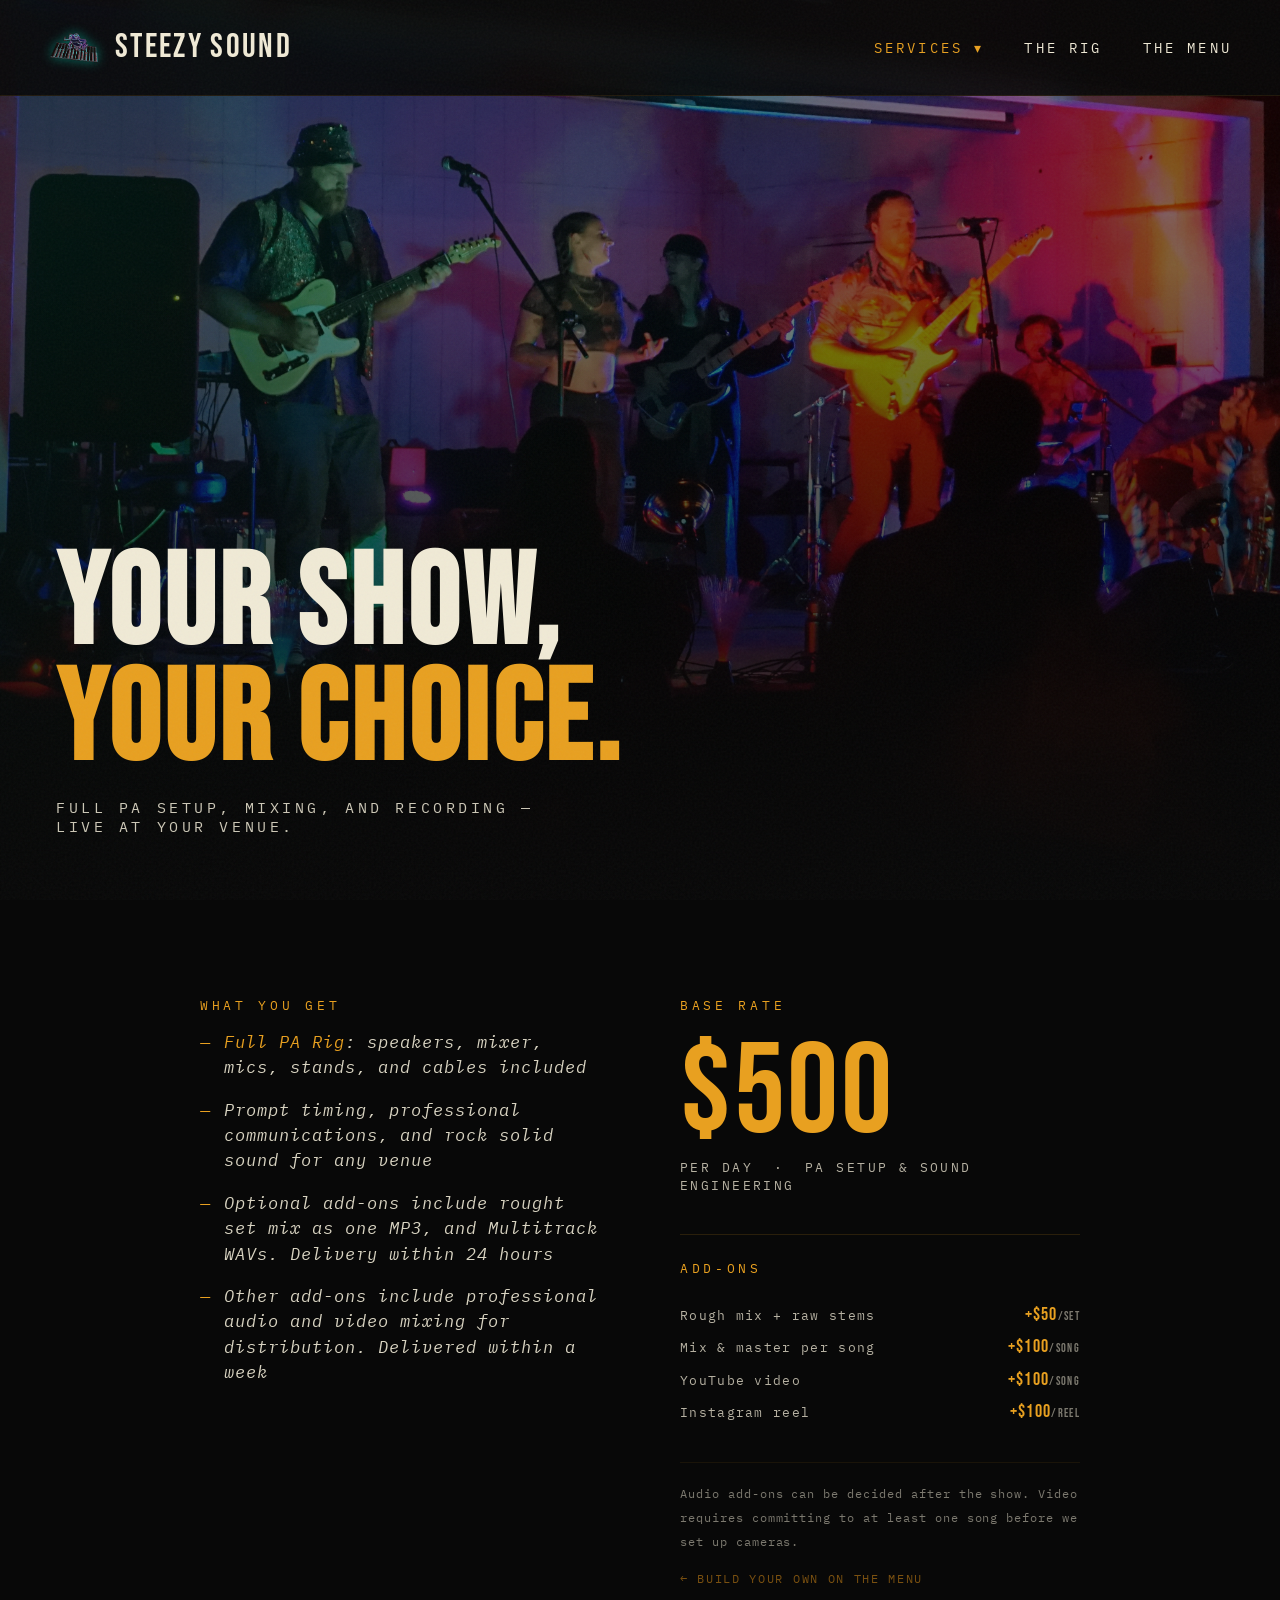
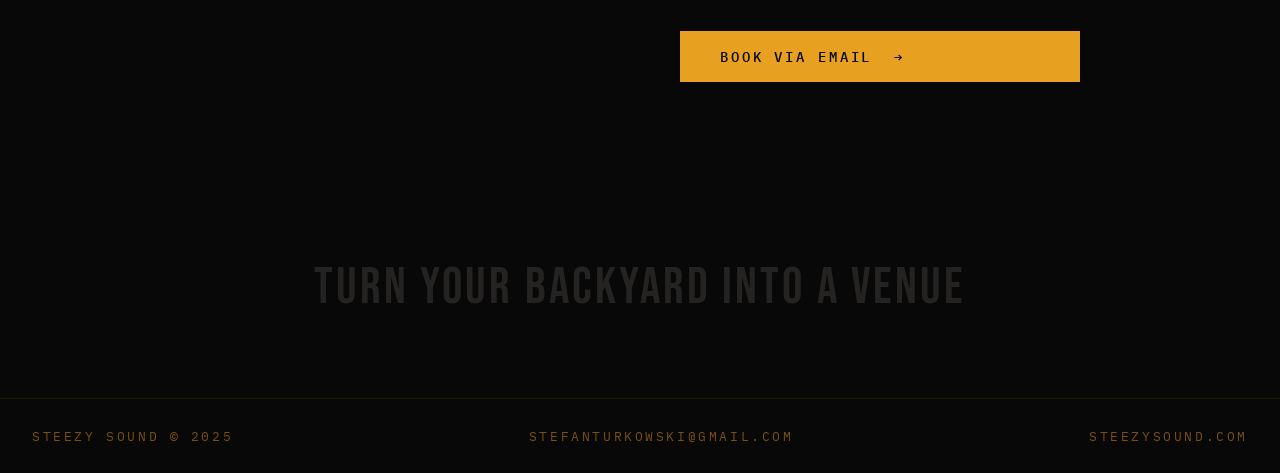
==== live-recording.html @ 4b957ff1 "Mobile: shift texture band image up (10% vs 38%), remove homepage audio Co-Authored-By: Claude Sonne" ====
<!DOCTYPE html>
<html lang="en">
<head>
  <meta charset="UTF-8" />
  <meta name="viewport" content="width=device-width, initial-scale=1.0" />
  <title>Live Shows — Steezy Sound</title>
  <link rel="stylesheet" href="style.css" />
  <style>
    /* ─── HERO ─────────────────────────────────────────── */
    .service-hero {
      position: relative;
      height: 100vh;
      display: flex;
      flex-direction: column;
      align-items: flex-start;
      justify-content: flex-end;
      padding: 5rem 3.5rem 4rem;
      overflow: hidden;
    }

    .service-hero-bg {
      position: absolute; inset: 0;
      background: url('media/live_shows.jpg') center top / cover no-repeat;
      filter: brightness(0.5);
      z-index: 0;
    }

    /* Teal/green tint matching the stage light in the photo */
    .service-hero::before {
      content: '';
      position: absolute; inset: 0; z-index: 1;
      background: linear-gradient(135deg, rgba(0,200,160,0.12) 0%, transparent 60%);
    }

    /* Bottom-up gradient so text sits on solid dark */
    .service-hero::after {
      content: '';
      position: absolute; bottom: 0; left: 0; right: 0; height: 70%;
      background: linear-gradient(to top, rgba(8,8,8,0.95), transparent);
      z-index: 2;
    }

    .hero-inner {
      position: relative; z-index: 3;
    }

    .hero-num {
      font-size: 0.9rem; letter-spacing: 0.28em;
      color: var(--cyan); margin-bottom: 0.6rem;
      display: flex; align-items: center; gap: 0.8rem;
    }

    .hero-num::after {
      content: '';
      display: block; width: 60px; height: 1px;
      background: var(--cyan); opacity: 0.4;
    }

    .service-title {
      font-family: 'Bebas Neue', sans-serif;
      font-size: clamp(4rem, 10vw, 9rem);
      line-height: 0.9; letter-spacing: 0.03em;
      color: var(--cream); margin-bottom: 1.2rem;
    }

    .service-title span { color: var(--amber); }

    .service-subtitle {
      font-size: 0.93rem; letter-spacing: 0.24em; text-transform: uppercase;
      color: rgba(240,234,214,0.85); max-width: 500px;
    }

    /* ─── BODY ──────────────────────────────────────────── */
    .service-body {
      display: grid;
      grid-template-columns: 1fr 1fr;
      gap: 5rem;
      max-width: 960px;
      margin: 0 auto;
      padding: 6rem 2.5rem;
    }

    .benefits {
      list-style: none;
      display: flex;
      flex-direction: column;
      gap: 1.1rem;
    }

    .benefits li {
      display: flex;
      align-items: flex-start;
      gap: 0.8rem;
      font-size: 1.05rem;
      letter-spacing: 0.06em;
      line-height: 1.5;
      color: rgba(240,234,214,0.9);
      font-style: italic;
    }

    .benefits li::before {
      content: '—';
      color: var(--amber);
      flex-shrink: 0;
      margin-top: 0.05em;
    }

    /* Right column */
    .price-col {
      display: flex;
      flex-direction: column;
      gap: 2.5rem;
    }

    .price-figure {
      font-family: 'Bebas Neue', sans-serif;
      font-size: clamp(5rem, 10vw, 9rem);
      line-height: 1;
      color: var(--amber);
      letter-spacing: 0.02em;
    }

    .price-note {
      font-size: 0.84rem; letter-spacing: 0.18em; text-transform: uppercase;
      color: rgba(240,234,214,0.75); margin-top: 0;
    }

    .addons {
      display: flex; flex-direction: column; gap: 0.7rem;
      border-top: 1px solid rgba(232,160,32,0.15);
      padding-top: 1.5rem;
    }

    .addon-row {
      display: flex; justify-content: space-between; align-items: baseline;
      font-size: 0.82rem; letter-spacing: 0.1em;
      color: rgba(240,234,214,0.75);
    }

    .addon-price { color: var(--amber); font-family: 'Bebas Neue', sans-serif; font-size: 1.1rem; }

    .price-examples {
      font-size: 0.75rem; letter-spacing: 0.08em; line-height: 2;
      color: rgba(240,234,214,0.4);
      border-top: 1px solid rgba(232,160,32,0.08);
      padding-top: 1.2rem;
    }

    .example-line { display: block; }
    .example-total { color: rgba(232,160,32,0.6); }

    /* ─── TEXTURE SECTION ───────────────────────────────── */
    .texture-band {
      position: relative;
      height: 220px;
      overflow: hidden;
    }

    .texture-band-bg {
      position: absolute; inset: 0;
      background: url('media/bottom.jpg') center/cover no-repeat;
      filter: brightness(0.45);
    }

    .texture-band-text {
      position: relative; z-index: 1;
      height: 100%;
      display: flex;
      align-items: center;
      justify-content: center;
    }

    .texture-band-text blockquote {
      font-family: 'Bebas Neue', sans-serif;
      font-size: clamp(1.8rem, 4vw, 3.5rem);
      letter-spacing: 0.06em;
      color: rgba(240,234,214,0.12);
      text-align: center;
      text-transform: uppercase;
    }

    /* ─── MOBILE ────────────────────────────────────────── */
    @media (max-width: 640px) {
      .service-hero { padding: 5rem 1.5rem 3rem; }
      .service-body  { grid-template-columns: 1fr; gap: 3rem; padding: 4rem 1.5rem; }
    }
  </style>
</head>
<body>

  <!-- NAV -->
  <nav class="nav">
    <a href="index.html" class="nav-brand">
      <img src="media/logo.png" alt="Steezy Sound" class="nav-frog" />
      <span class="nav-wordmark">Steezy Sound</span>
    </a>
    <div class="nav-links">
      <div class="nav-dropdown">
        <button class="nav-link active" aria-haspopup="true" aria-expanded="false">Services ▾</button>
        <div class="dropdown-menu">
          <a href="live-recording.html" class="dropdown-item" style="color:var(--amber)">Live Shows</a>
          <a href="studio.html" class="dropdown-item">Studio Recording</a>
          <a href="promo-video.html" class="dropdown-item">Promo Videos</a>
        </div>
      </div>
      <a href="rig.html" class="nav-link">The Rig</a>
      <a href="menu.html" class="nav-link">The Menu</a>
    </div>
  </nav>

  <!-- HERO -->
  <section class="service-hero">
    <div class="service-hero-bg"></div>
    <div class="hero-inner">
      <h1 class="service-title">Your Show,<br><span>Your Choice.</span></h1>
      <p class="service-subtitle">Full PA setup, mixing, and recording — live at your venue.</p>
    </div>
  </section>

  <!-- BODY -->
  <div class="service-body">
    <!-- LEFT: What you get -->
    <div>
      <span class="section-label">What you get</span>
      <ul class="benefits">
        <li><span><a href="rig.html" style="color:var(--amber);text-decoration:none;">Full PA Rig</a>: speakers, mixer,  mics, stands, and cables included</span></li>
        <li>Prompt timing, professional communications, and rock solid sound for any venue</li>
        <li>Optional add-ons include rought set mix as one MP3, and Multitrack WAVs. Delivery within 24 hours</li>
        <li>Other add-ons include professional audio and video mixing for distribution. Delivered within a week</li>
      </ul>
    </div>

    <!-- RIGHT: Price + CTA -->
    <div class="price-col">
      <div>
        <span class="section-label">Base rate</span>
        <p class="price-figure">$500</p>
        <p class="price-note">Per day &nbsp;·&nbsp; PA setup &amp; sound engineering</p>
      </div>

      <div class="addons">
        <span class="section-label">Add-ons</span>
        <div class="addon-row">
          <span>Rough mix + raw stems</span>
          <span class="addon-price">+$50<span style="font-family:inherit;font-size:0.75rem;color:rgba(240,234,214,0.5)">/set</span></span>
        </div>
        <div class="addon-row">
          <span>Mix &amp; master per song</span>
          <span class="addon-price">+$100<span style="font-family:inherit;font-size:0.75rem;color:rgba(240,234,214,0.5)">/song</span></span>
        </div>
        <div class="addon-row">
          <span>YouTube video</span>
          <span class="addon-price">+$100<span style="font-family:inherit;font-size:0.75rem;color:rgba(240,234,214,0.5)">/song</span></span>
        </div>
        <div class="addon-row">
          <span>Instagram reel</span>
          <span class="addon-price">+$100<span style="font-family:inherit;font-size:0.75rem;color:rgba(240,234,214,0.5)">/reel</span></span>
        </div>
      </div>

      <div class="price-examples">
        <span class="example-line" style="color:rgba(240,234,214,0.5)">Audio add-ons can be decided after the show. Video requires committing to at least one song before we set up cameras.</span>
        <a href="menu.html" style="display:block;margin-top:0.8rem;font-size:0.75rem;letter-spacing:0.14em;text-transform:uppercase;color:var(--amber-dim);text-decoration:none;">
          ← Build your own on The Menu
        </a>
      </div>

      <!-- REPLACE: update email address -->
      <a href="mailto:stefanturkowski@gmail.com?subject=Live Shows Inquiry" class="btn-book">
        Book via email &nbsp;→
      </a>
    </div>
  </div>

  <!-- TEXTURE BAND -->
  <div class="texture-band">
    <div class="texture-band-bg"></div>
    <div class="texture-band-text">
      <blockquote>Turn your backyard into a venue</blockquote>
    </div>
  </div>

  <!-- FOOTER -->
  <footer class="site-footer">
    <span>Steezy Sound &copy; 2025</span>
    <a href="mailto:stefanturkowski@gmail.com">stefanturkowski@gmail.com</a>
    <span>steezysound.com</span>
  </footer>

  <script>
    document.querySelectorAll('.nav-dropdown').forEach(dd => {
      dd.querySelector('button')?.addEventListener('click', e => {
        e.stopPropagation();
        const open = dd.classList.toggle('open');
        dd.querySelector('button').setAttribute('aria-expanded', open);
      });
    });
    document.addEventListener('click', () => {
      document.querySelectorAll('.nav-dropdown').forEach(dd => {
        dd.classList.remove('open');
        dd.querySelector('button')?.setAttribute('aria-expanded', 'false');
      });
    });

    // Parallax
    (function() {
      const update = () => {
        document.querySelectorAll('.service-hero-bg').forEach(bg => {
          bg.style.backgroundPositionY = `calc(50% + ${window.scrollY * 0.35}px)`;
        });
        document.querySelectorAll('.texture-band-bg').forEach(bg => {
          const r = bg.parentElement.getBoundingClientRect();
          const offset = (r.top + r.height / 2 - window.innerHeight / 2) * 0.35;
          const baseY = window.innerWidth <= 800 ? '10%' : '38%';
          bg.style.backgroundPositionY = `calc(${baseY} + ${offset}px)`;
        });
      };
      window.addEventListener('scroll', update, { passive: true });
      update();
    })();
  </script>
</body>
</html>
---- style.css ----
@import url('https://fonts.googleapis.com/css2?family=Bebas+Neue&family=IBM+Plex+Mono:ital,wght@0,300;0,400;0,500;1,300&display=swap');

:root {
  --black: #080808;
  --cream: #f0ead6;
  --amber: #e8a020;
  --amber-dim: #7a5010;
  --cyan: #00f0d0;
}

*, *::before, *::after { margin: 0; padding: 0; box-sizing: border-box; }

html { scroll-behavior: smooth; }

body {
  background: var(--black);
  color: var(--cream);
  font-family: 'IBM Plex Mono', monospace;
  min-height: 100vh;
  overflow-x: hidden;
  animation: page-in 0.35s ease;
}

@keyframes page-in {
  from { opacity: 0; }
  to   { opacity: 1; }
}

/* Film grain */
body::after {
  content: '';
  position: fixed;
  inset: 0;
  background-image: url("data:image/svg+xml,%3Csvg viewBox='0 0 512 512' xmlns='http://www.w3.org/2000/svg'%3E%3Cfilter id='noise'%3E%3CfeTurbulence type='fractalNoise' baseFrequency='0.75' numOctaves='4' stitchTiles='stitch'/%3E%3C/filter%3E%3Crect width='100%25' height='100%25' filter='url(%23noise)'/%3E%3C/svg%3E");
  opacity: 0.04;
  pointer-events: none;
  z-index: 9999;
}

/* ─── NAV ─────────────────────────────────────────────── */

.nav {
  position: fixed; top: 0; left: 0; right: 0; z-index: 500;
  display: flex; align-items: center; justify-content: space-between;
  padding: 1.275rem 3rem;
  background: rgba(8,8,8,0.9);
  backdrop-filter: blur(14px);
  -webkit-backdrop-filter: blur(14px);
  border-bottom: 1px solid rgba(232,160,32,0.1);
}

.nav-brand {
  display: flex; align-items: center; gap: 0.8rem;
  text-decoration: none; color: inherit;
}

.nav-frog {
  width: 54px; height: 54px; object-fit: contain;
  animation: frog-nav 2.8s ease-in-out infinite;
  filter: drop-shadow(0 0 6px rgba(0,240,208,0.4));
}

@keyframes frog-nav {
  0%, 100% { transform: translateY(0) rotate(-4deg); }
  50%       { transform: translateY(-5px) rotate(3deg); }
}

.nav-wordmark {
  font-family: 'Bebas Neue', sans-serif;
  font-size: 2.1rem; letter-spacing: 0.07em; color: var(--cream);
}

.nav-links { display: flex; align-items: center; gap: 2.5rem; }

.nav-link {
  font-size: 0.9rem; letter-spacing: 0.22em; text-transform: uppercase;
  color: var(--cream); text-decoration: none; background: none; border: none;
  font-family: inherit; cursor: pointer; padding: 0;
  transition: color 0.2s; display: flex; align-items: center; gap: 0.3em;
}
.nav-link:hover, .nav-link.active { color: var(--amber); }

.nav-dropdown { position: relative; }

.dropdown-menu {
  position: absolute; top: calc(100% + 1rem); right: 0;
  background: rgba(8,8,8,0.98);
  border: 1px solid rgba(232,160,32,0.18);
  min-width: 200px;
  opacity: 0; visibility: hidden; transform: translateY(-4px);
  transition: opacity 0.16s, transform 0.16s, visibility 0.16s;
}
.nav-dropdown:hover .dropdown-menu,
.nav-dropdown.open  .dropdown-menu {
  opacity: 1; visibility: visible; transform: translateY(0);
}

.dropdown-item {
  display: block; padding: 1.2rem 1.8rem;
  font-size: 0.87rem; letter-spacing: 0.2em; text-transform: uppercase;
  color: var(--cream); text-decoration: none;
  border-bottom: 1px solid rgba(232,160,32,0.06);
  transition: background 0.15s, color 0.15s;
}
.dropdown-item:last-child { border-bottom: none; }
.dropdown-item:hover { background: rgba(232,160,32,0.07); color: var(--amber); }

/* ─── FOOTER ───────────────────────────────────────────── */

.site-footer {
  border-top: 1px solid rgba(232,160,32,0.1);
  padding: 1.8rem 2rem;
  display: flex; justify-content: space-between; align-items: center;
  gap: 1rem; flex-wrap: wrap;
  font-size: 0.81rem; letter-spacing: 0.2em; text-transform: uppercase;
  color: var(--amber-dim);
}
.site-footer a { color: inherit; text-decoration: none; transition: color 0.2s; }
.site-footer a:hover { color: var(--amber); }

/* ─── PLAY HINT ────────────────────────────────────────── */

.play-hint {
  position: fixed; bottom: 1.5rem; left: 1.5rem; z-index: 400;
  display: none; align-items: center; gap: 0.5rem;
  padding: 0.6rem 1.1rem;
  background: rgba(8,8,8,0.95);
  border: 1px solid var(--amber-dim);
  font-size: 0.57rem; letter-spacing: 0.18em; text-transform: uppercase;
  color: var(--amber-dim); cursor: pointer;
  transition: color 0.2s, border-color 0.2s;
  font-family: 'IBM Plex Mono', monospace;
}
.play-hint:hover { color: var(--amber); border-color: var(--amber); }

/* ─── SHARED ELEMENTS ──────────────────────────────────── */

.section-label {
  font-size: 0.825rem; letter-spacing: 0.28em; text-transform: uppercase;
  color: var(--amber); display: block; margin-bottom: 1rem;
}

.btn-book {
  display: inline-flex; align-items: center; gap: 0.8rem;
  padding: 1rem 2.5rem; background: var(--amber);
  color: var(--black); font-family: 'IBM Plex Mono', monospace;
  font-size: 0.9rem; font-weight: 500; letter-spacing: 0.2em;
  text-transform: uppercase; text-decoration: none;
  transition: background 0.2s, transform 0.15s;
}
.btn-book:hover { background: var(--cream); transform: translateX(4px); }

/* ─── MOBILE ────────────────────────────────────────────── */

@media (max-width: 640px) {
  .nav { padding: 0.9rem 1.5rem; }
  .nav-wordmark { font-size: 1.5rem; }
  .nav-frog { width: 40px; height: 40px; }
  .nav-links { gap: 1.5rem; }
  .nav-link { font-size: 0.75rem; }
  .site-footer { flex-direction: column; gap: 0.4rem; }
}
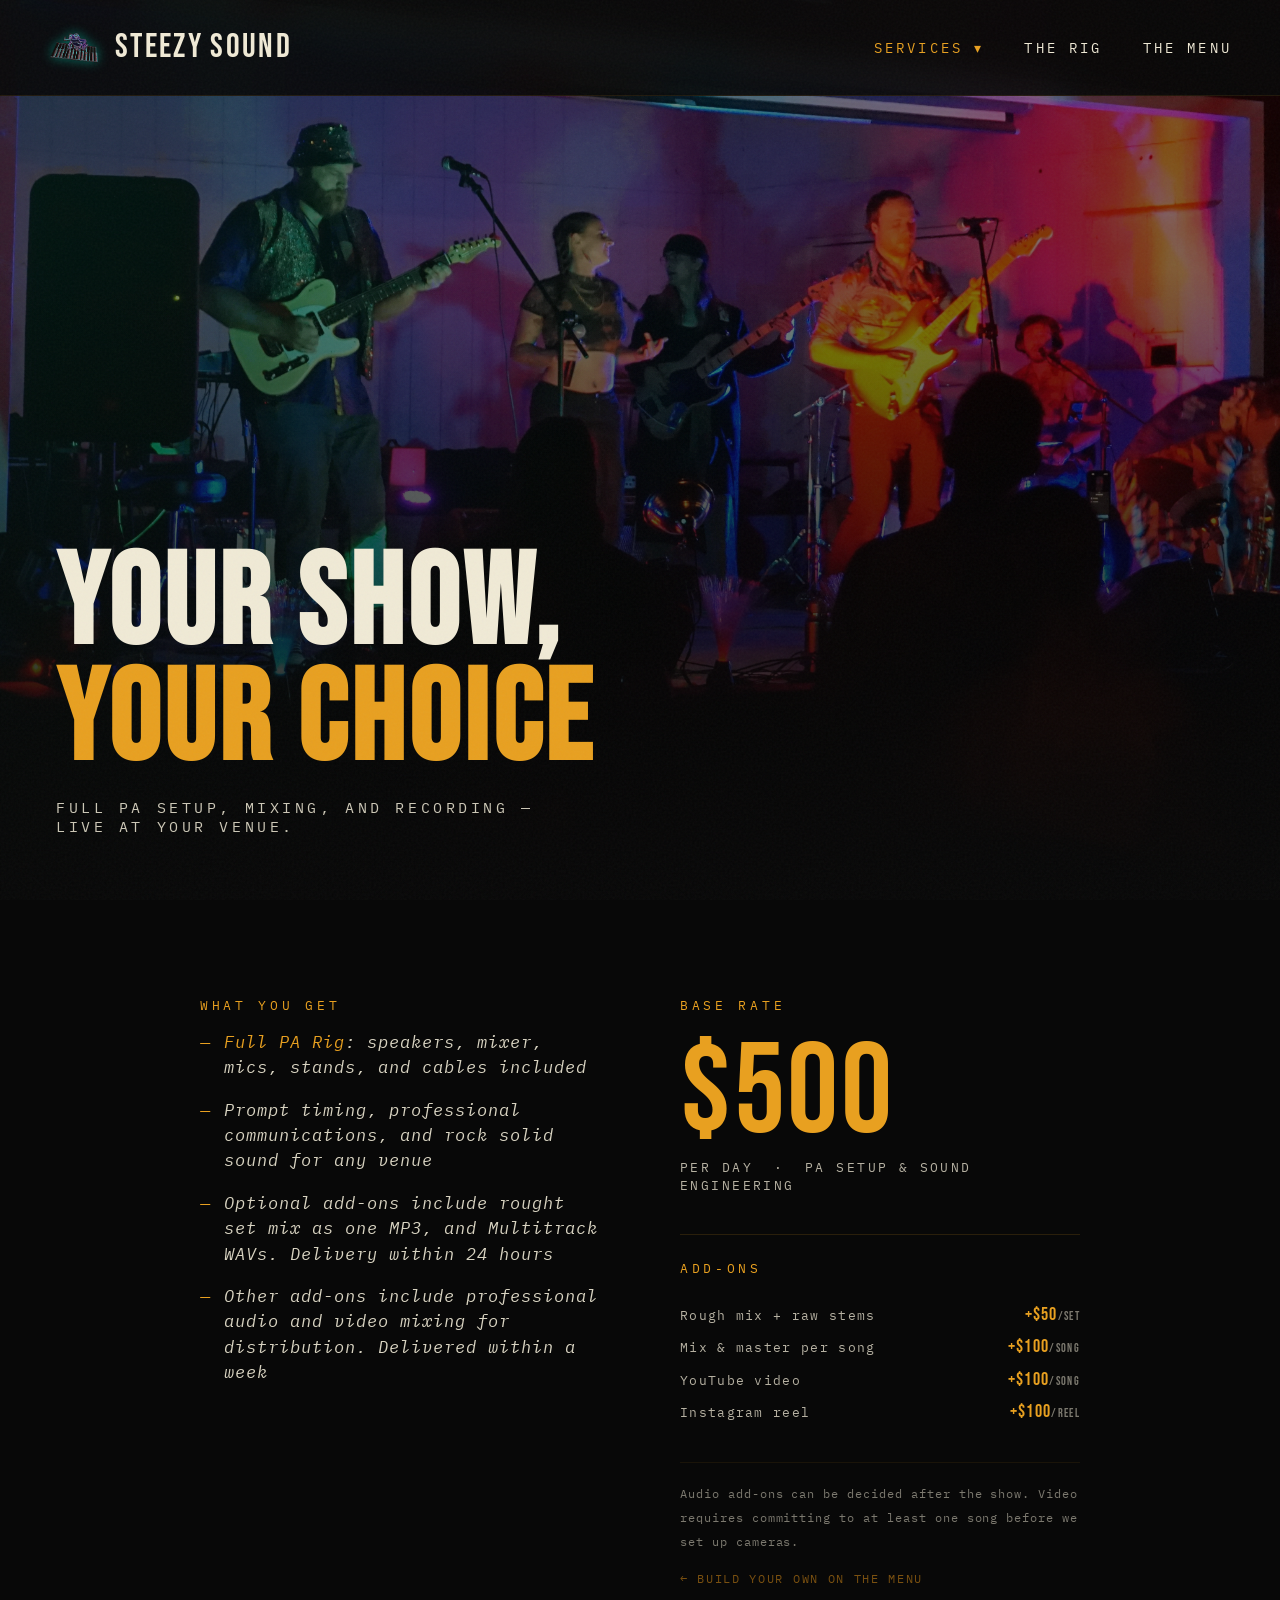
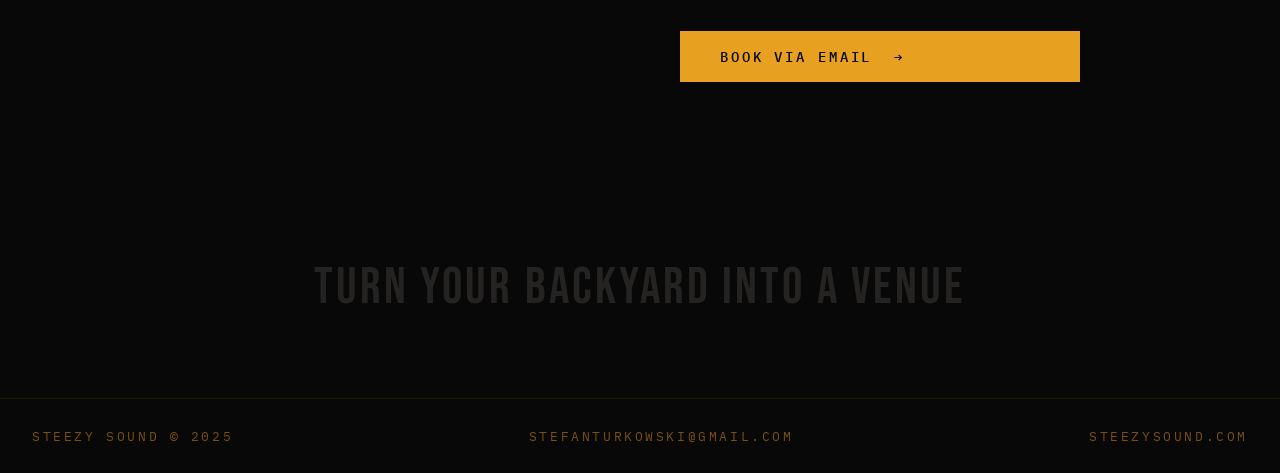
==== commit 969c8de0: "menu: amber span on Menu title; pull in user edits to other pages Co-Authored-By: Claude Sonnet 4.6 " ====
--- a/live-recording.html
+++ b/live-recording.html
@@ -212,7 +212,7 @@
   <section class="service-hero">
     <div class="service-hero-bg"></div>
     <div class="hero-inner">
-      <h1 class="service-title">Your Show,<br><span>Your Choice.</span></h1>
+      <h1 class="service-title">Your Show,<br><span>Your Choice</span></h1>
       <p class="service-subtitle">Full PA setup, mixing, and recording — live at your venue.</p>
     </div>
   </section>
@@ -311,7 +311,7 @@
         document.querySelectorAll('.texture-band-bg').forEach(bg => {
           const r = bg.parentElement.getBoundingClientRect();
           const offset = (r.top + r.height / 2 - window.innerHeight / 2) * 0.35;
-          const baseY = window.innerWidth <= 800 ? '10%' : '38%';
+          const baseY = window.innerWidth <= 800 ? '0%' : '38%';
           bg.style.backgroundPositionY = `calc(${baseY} + ${offset}px)`;
         });
       };
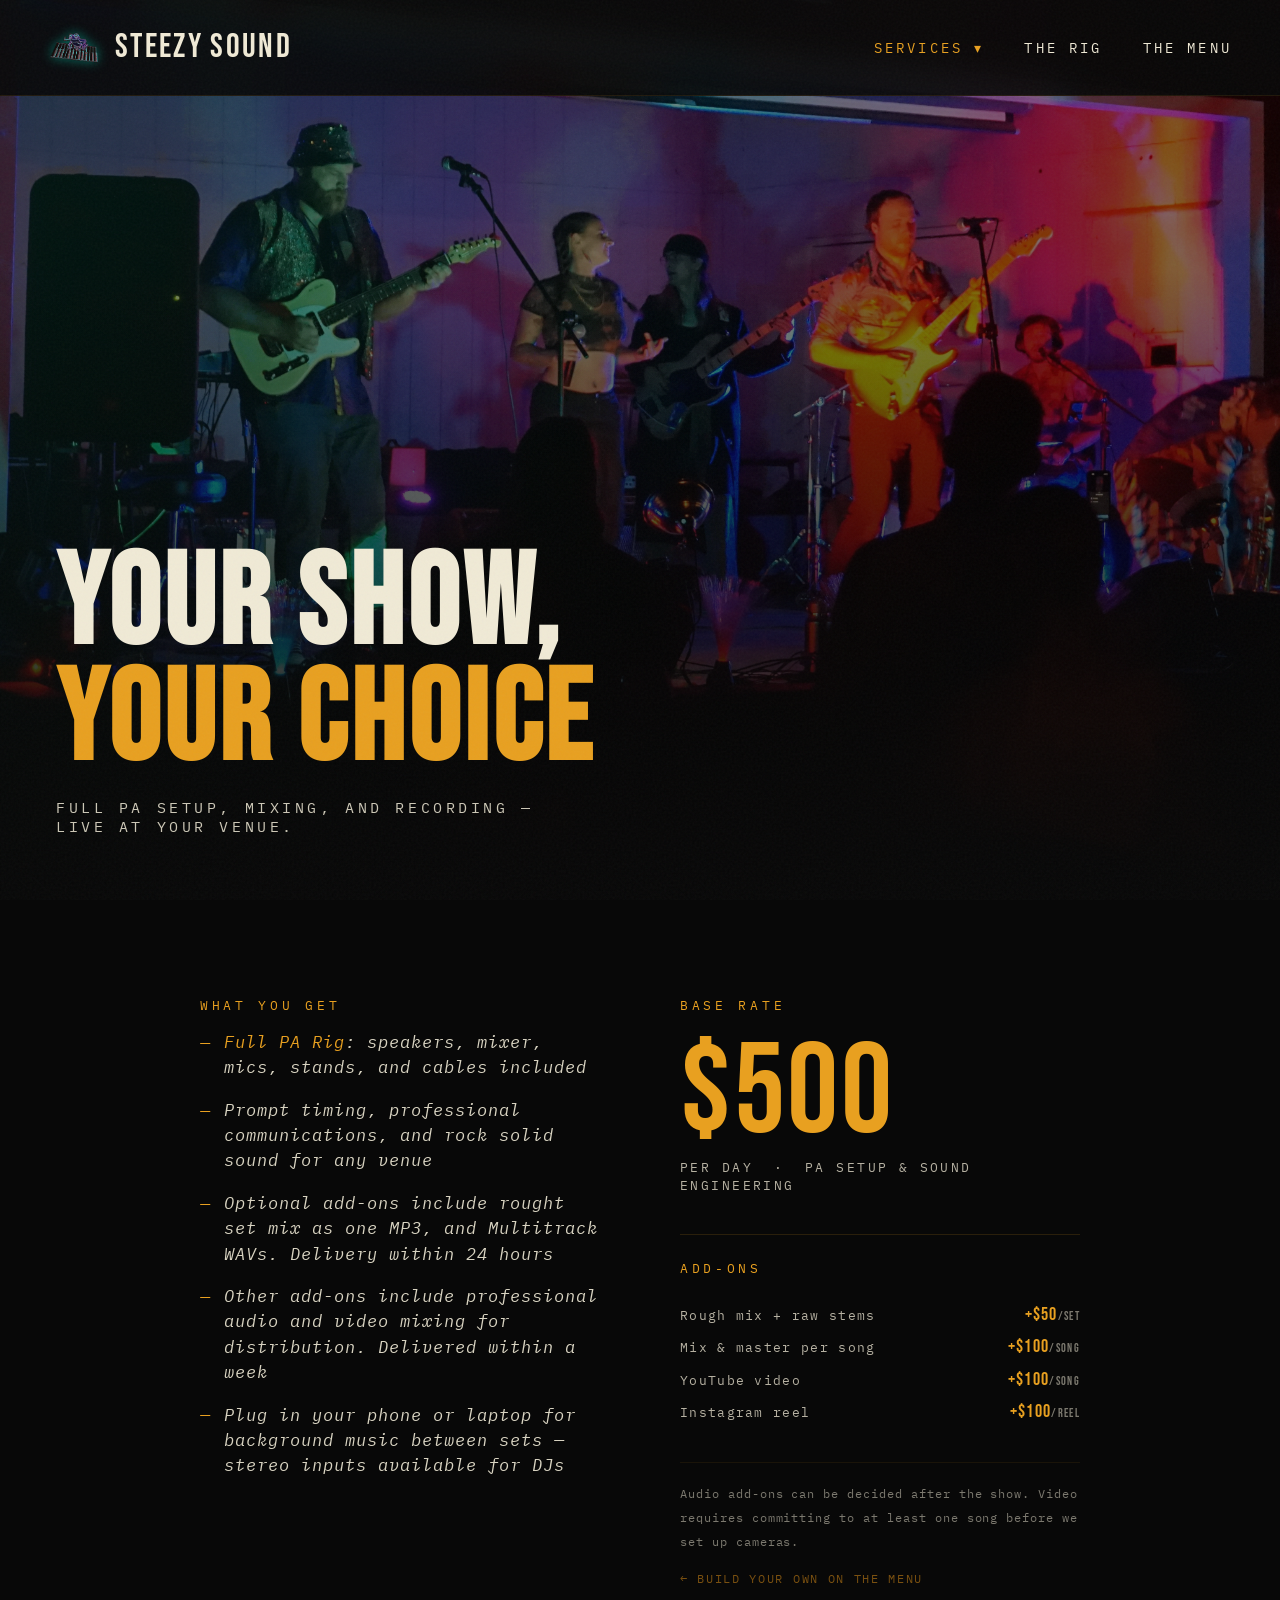
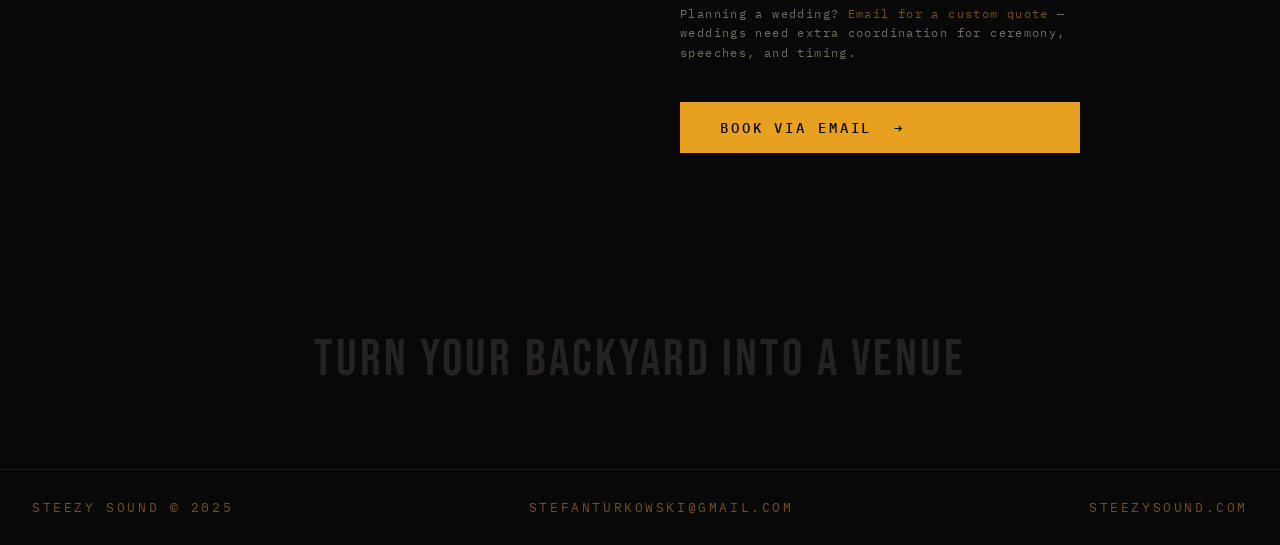
==== commit 17367d20: "Mobile UX fixes, promo code, and content additions - Prevent zoom/horizontal scroll: maximum-scale=1" ====
--- a/live-recording.html
+++ b/live-recording.html
@@ -2,7 +2,7 @@
 <html lang="en">
 <head>
   <meta charset="UTF-8" />
-  <meta name="viewport" content="width=device-width, initial-scale=1.0" />
+  <meta name="viewport" content="width=device-width, initial-scale=1.0, maximum-scale=1.0, user-scalable=no" />
   <title>Live Shows — Steezy Sound</title>
   <link rel="stylesheet" href="style.css" />
   <style>
@@ -227,6 +227,7 @@
         <li>Prompt timing, professional communications, and rock solid sound for any venue</li>
         <li>Optional add-ons include rought set mix as one MP3, and Multitrack WAVs. Delivery within 24 hours</li>
         <li>Other add-ons include professional audio and video mixing for distribution. Delivered within a week</li>
+        <li>Plug in your phone or laptop for background music between sets — stereo inputs available for DJs</li>
       </ul>
     </div>
 
@@ -263,6 +264,9 @@
         <a href="menu.html" style="display:block;margin-top:0.8rem;font-size:0.75rem;letter-spacing:0.14em;text-transform:uppercase;color:var(--amber-dim);text-decoration:none;">
           ← Build your own on The Menu
         </a>
+        <p style="font-size:0.72rem;letter-spacing:0.12em;line-height:1.7;color:rgba(240,234,214,0.45);margin-top:0.8rem">
+          Planning a wedding? <a href="mailto:stefanturkowski@gmail.com?subject=Wedding Inquiry" style="color:var(--amber-dim);text-decoration:none;">Email for a custom quote</a> — weddings need extra coordination for ceremony, speeches, and timing.
+        </p>
       </div>
 
       <!-- REPLACE: update email address -->
@@ -305,17 +309,25 @@
     // Parallax
     (function() {
       const update = () => {
-        document.querySelectorAll('.service-hero-bg').forEach(bg => {
-          bg.style.backgroundPositionY = `calc(50% + ${window.scrollY * 0.35}px)`;
-        });
+        if (window.innerWidth > 800) {
+          document.querySelectorAll('.service-hero-bg').forEach(bg => {
+            bg.style.backgroundPositionY = `calc(50% + ${window.scrollY * 0.35}px)`;
+          });
+        }
         document.querySelectorAll('.texture-band-bg').forEach(bg => {
           const r = bg.parentElement.getBoundingClientRect();
           const offset = (r.top + r.height / 2 - window.innerHeight / 2) * 0.35;
-          const baseY = window.innerWidth <= 800 ? '0%' : '38%';
+          const baseY = window.innerWidth <= 800 ? '-100px' : '38%';
           bg.style.backgroundPositionY = `calc(${baseY} + ${offset}px)`;
         });
       };
-      window.addEventListener('scroll', update, { passive: true });
+      let ticking = false;
+      window.addEventListener('scroll', () => {
+        if (!ticking) {
+          requestAnimationFrame(() => { update(); ticking = false; });
+          ticking = true;
+        }
+      }, { passive: true });
       update();
     })();
   </script>
--- a/style.css
+++ b/style.css
@@ -1,4 +1,4 @@
-@import url('https://fonts.googleapis.com/css2?family=Bebas+Neue&family=IBM+Plex+Mono:ital,wght@0,300;0,400;0,500;1,300&display=swap');
+@import url('https://fonts.googleapis.com/css2?family=Bebas+Neue&family=IBM+Plex+Mono:ital,wght@0,300;0,400;0,500;1,300&display=block');
 
 :root {
   --black: #080808;
@@ -68,6 +68,7 @@
 .nav-wordmark {
   font-family: 'Bebas Neue', sans-serif;
   font-size: 2.1rem; letter-spacing: 0.07em; color: var(--cream);
+  white-space: nowrap;
 }
 
 .nav-links { display: flex; align-items: center; gap: 2.5rem; }
@@ -77,6 +78,7 @@
   color: var(--cream); text-decoration: none; background: none; border: none;
   font-family: inherit; cursor: pointer; padding: 0;
   transition: color 0.2s; display: flex; align-items: center; gap: 0.3em;
+  white-space: nowrap;
 }
 .nav-link:hover, .nav-link.active { color: var(--amber); }
 
@@ -160,3 +162,14 @@
   .nav-link { font-size: 0.75rem; }
   .site-footer { flex-direction: column; gap: 0.4rem; }
 }
+
+@media (max-width: 800px) {
+  @keyframes bg-pan-x {
+    0%, 100% { background-position-x: 30%; }
+    50%       { background-position-x: 70%; }
+  }
+  .service-hero-bg,
+  .hero-bg {
+    animation: bg-pan-x 60s ease-in-out infinite;
+  }
+}
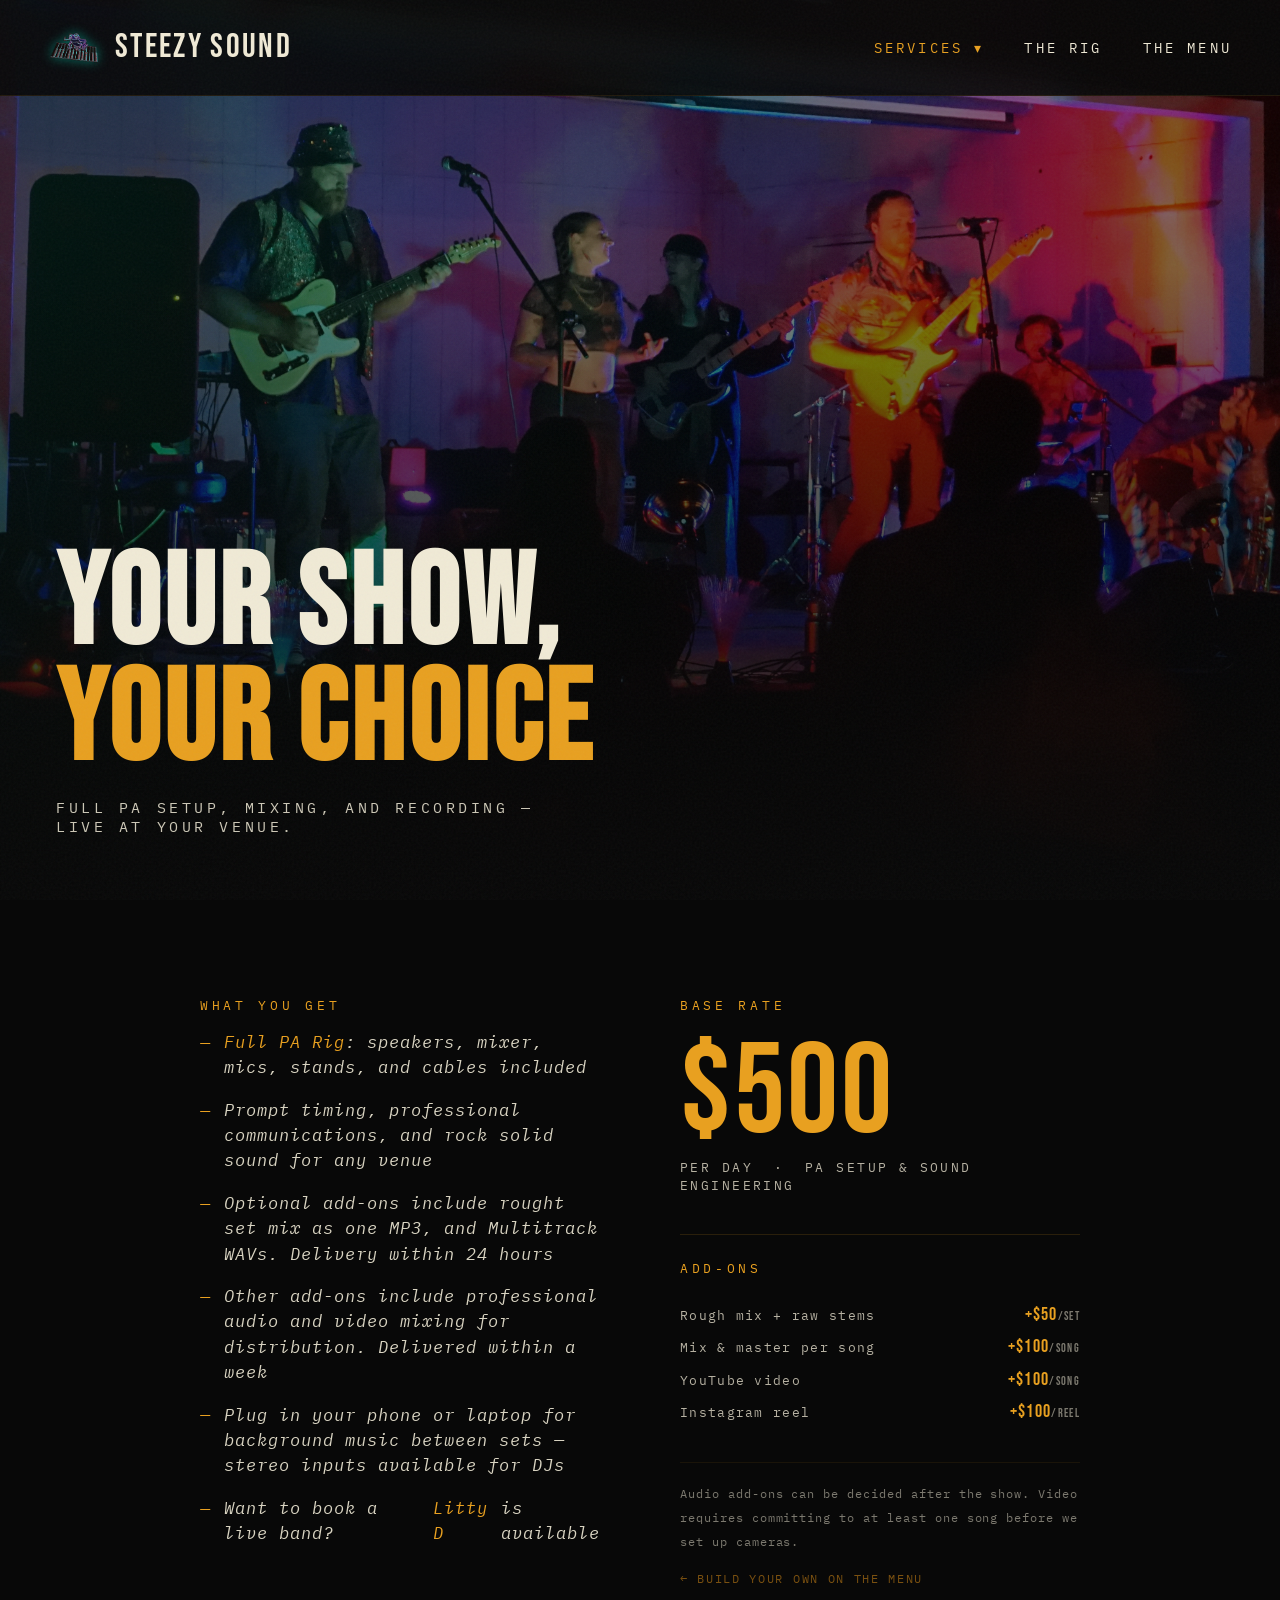
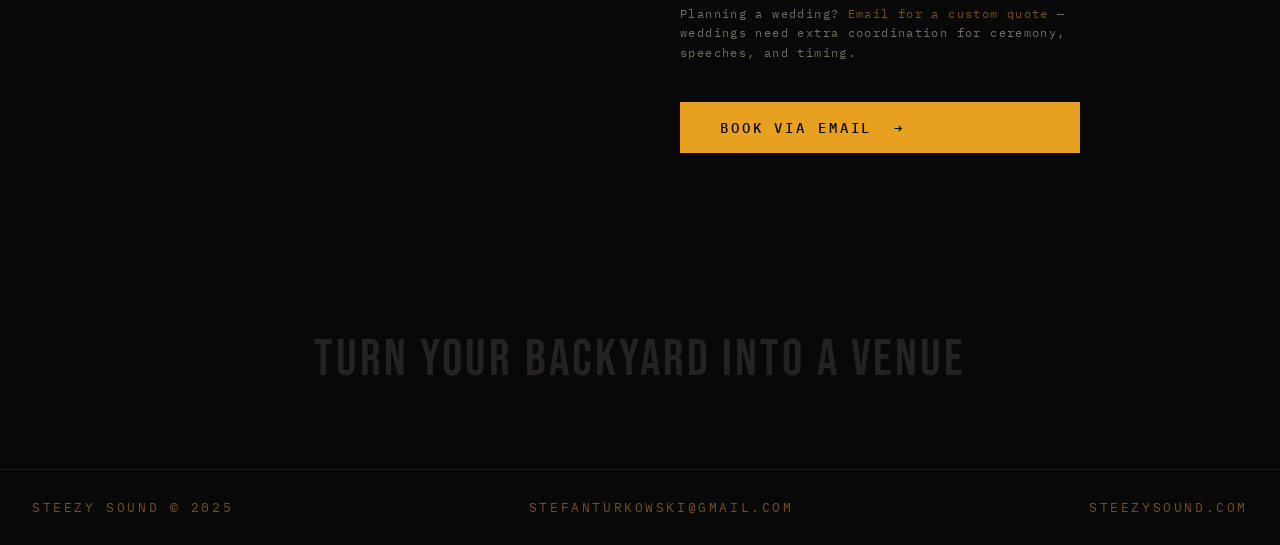
==== commit cd2b9307: "Nav: hamburger menu for mobile; Litty D link on Live Shows - Add hamburger button (☰ → ✕ animated) t" ====
--- a/live-recording.html
+++ b/live-recording.html
@@ -194,7 +194,10 @@
       <img src="media/logo.png" alt="Steezy Sound" class="nav-frog" />
       <span class="nav-wordmark">Steezy Sound</span>
     </a>
-    <div class="nav-links">
+    <button class="nav-hamburger" id="nav-hamburger" aria-label="Open menu">
+      <span></span><span></span><span></span>
+    </button>
+    <div class="nav-links" id="nav-links">
       <div class="nav-dropdown">
         <button class="nav-link active" aria-haspopup="true" aria-expanded="false">Services ▾</button>
         <div class="dropdown-menu">
@@ -228,6 +231,7 @@
         <li>Optional add-ons include rought set mix as one MP3, and Multitrack WAVs. Delivery within 24 hours</li>
         <li>Other add-ons include professional audio and video mixing for distribution. Delivered within a week</li>
         <li>Plug in your phone or laptop for background music between sets — stereo inputs available for DJs</li>
+        <li>Want to book a live band? <a href="https://littyd.com/" target="_blank" rel="noopener" style="color:var(--amber);text-decoration:none;">Litty D</a> is available</li>
       </ul>
     </div>
 
@@ -292,6 +296,14 @@
   </footer>
 
   <script>
+    const hamburger = document.getElementById('nav-hamburger');
+    const navLinks  = document.getElementById('nav-links');
+    hamburger?.addEventListener('click', e => {
+      e.stopPropagation();
+      const open = navLinks.classList.toggle('mobile-open');
+      hamburger.classList.toggle('open', open);
+    });
+
     document.querySelectorAll('.nav-dropdown').forEach(dd => {
       dd.querySelector('button')?.addEventListener('click', e => {
         e.stopPropagation();
@@ -300,6 +312,8 @@
       });
     });
     document.addEventListener('click', () => {
+      navLinks?.classList.remove('mobile-open');
+      hamburger?.classList.remove('open');
       document.querySelectorAll('.nav-dropdown').forEach(dd => {
         dd.classList.remove('open');
         dd.querySelector('button')?.setAttribute('aria-expanded', 'false');
--- a/style.css
+++ b/style.css
@@ -152,14 +152,59 @@
 }
 .btn-book:hover { background: var(--cream); transform: translateX(4px); }
 
+/* ─── HAMBURGER ─────────────────────────────────────────── */
+
+.nav-hamburger {
+  display: none;
+  flex-direction: column; justify-content: center; align-items: center;
+  gap: 5px; width: 36px; height: 36px;
+  background: none; border: none; cursor: pointer; padding: 4px;
+}
+.nav-hamburger span {
+  display: block; width: 22px; height: 2px;
+  background: var(--cream); border-radius: 1px;
+  transition: transform 0.22s, opacity 0.22s;
+}
+.nav-hamburger.open span:nth-child(1) { transform: translateY(7px) rotate(45deg); }
+.nav-hamburger.open span:nth-child(2) { opacity: 0; }
+.nav-hamburger.open span:nth-child(3) { transform: translateY(-7px) rotate(-45deg); }
+
 /* ─── MOBILE ────────────────────────────────────────────── */
 
 @media (max-width: 640px) {
   .nav { padding: 0.9rem 1.5rem; }
   .nav-wordmark { font-size: 1.5rem; }
   .nav-frog { width: 40px; height: 40px; }
-  .nav-links { gap: 1.5rem; }
-  .nav-link { font-size: 0.75rem; }
+  .nav-hamburger { display: flex; }
+
+  .nav-links {
+    display: none;
+    position: absolute; top: 100%; left: 0; right: 0;
+    flex-direction: column; align-items: stretch; gap: 0;
+    background: rgba(8,8,8,0.98);
+    border-bottom: 1px solid rgba(232,160,32,0.15);
+  }
+  .nav-links.mobile-open { display: flex; }
+
+  .nav-link {
+    font-size: 0.82rem; letter-spacing: 0.2em;
+    padding: 1rem 1.5rem;
+    border-bottom: 1px solid rgba(232,160,32,0.06);
+    justify-content: space-between;
+  }
+
+  .nav-dropdown { position: static; }
+  .nav-dropdown .dropdown-menu {
+    position: static; top: auto; right: auto;
+    opacity: 1; visibility: visible; transform: none;
+    background: rgba(232,160,32,0.04);
+    border: none; border-bottom: 1px solid rgba(232,160,32,0.06);
+    min-width: unset;
+    display: none;
+  }
+  .nav-dropdown.open .dropdown-menu { display: block; }
+  .dropdown-item { padding: 0.85rem 2.5rem; font-size: 0.78rem; }
+
   .site-footer { flex-direction: column; gap: 0.4rem; }
 }
 
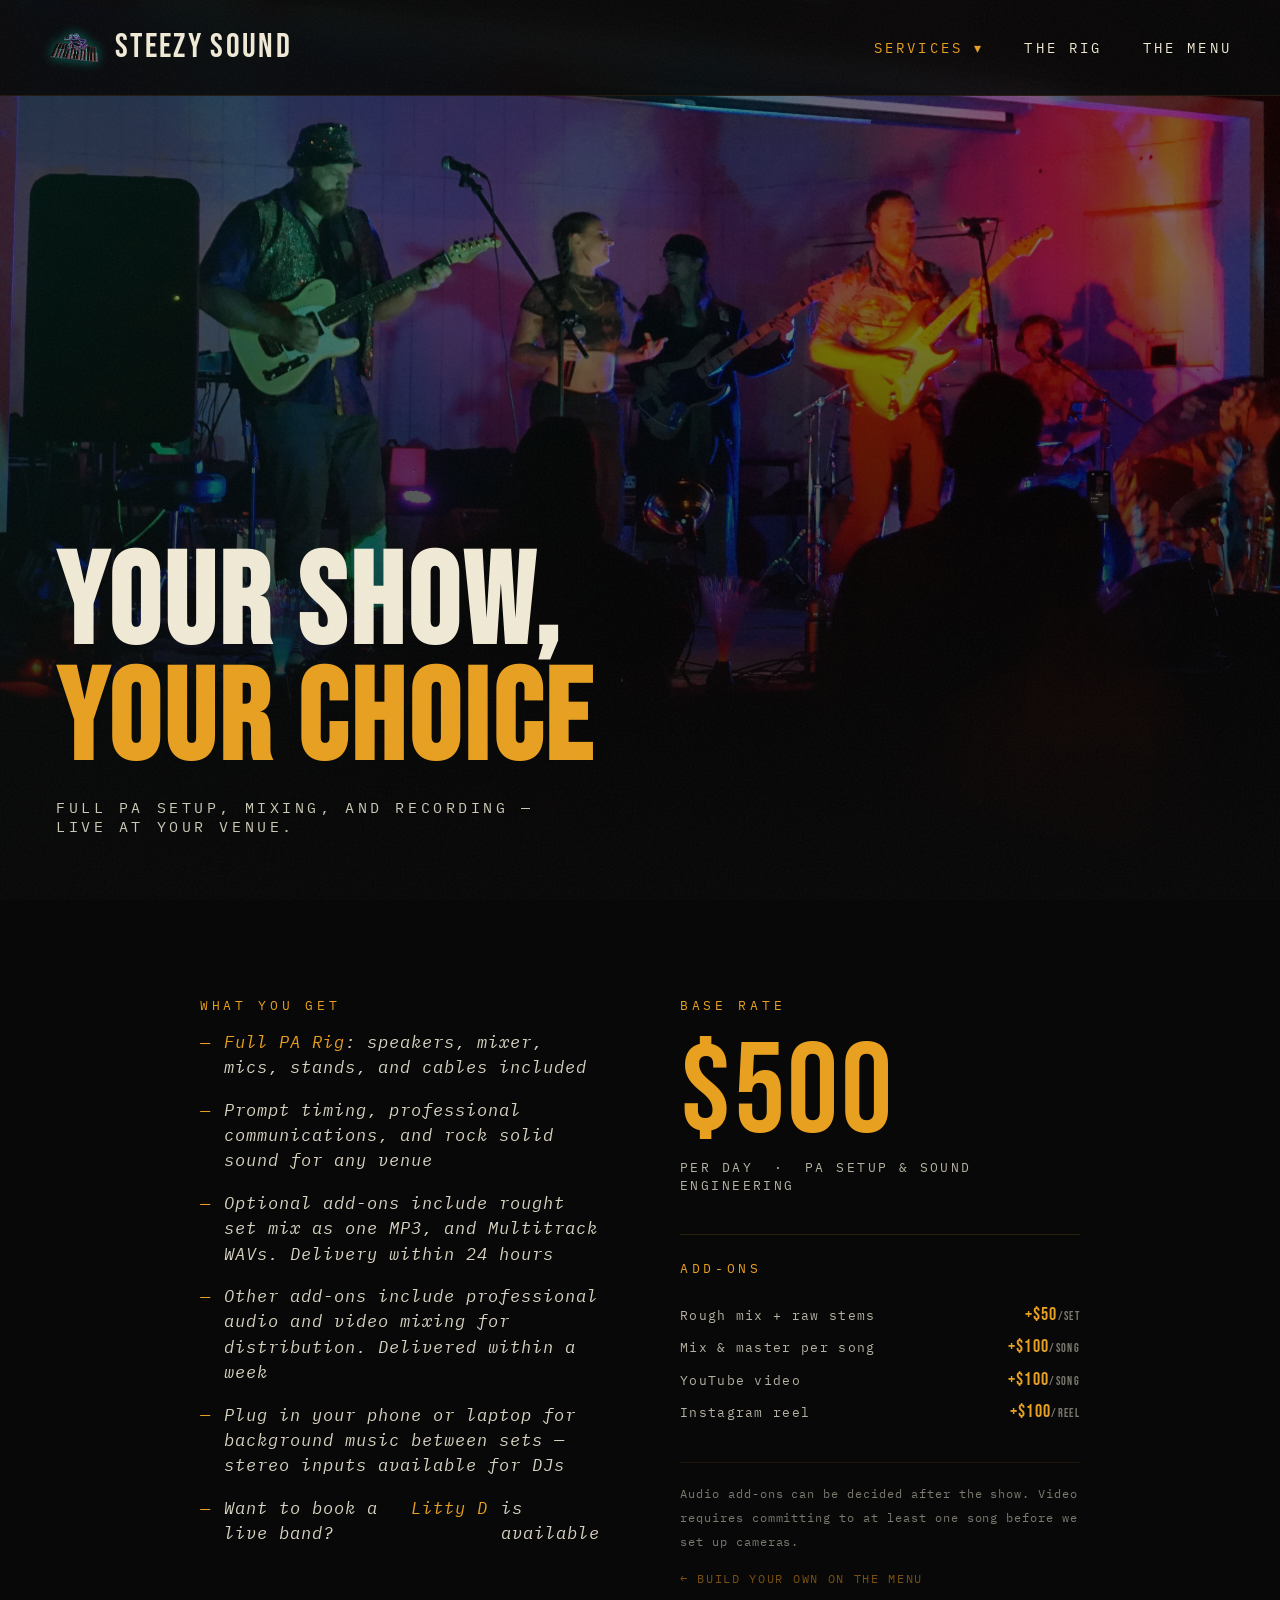
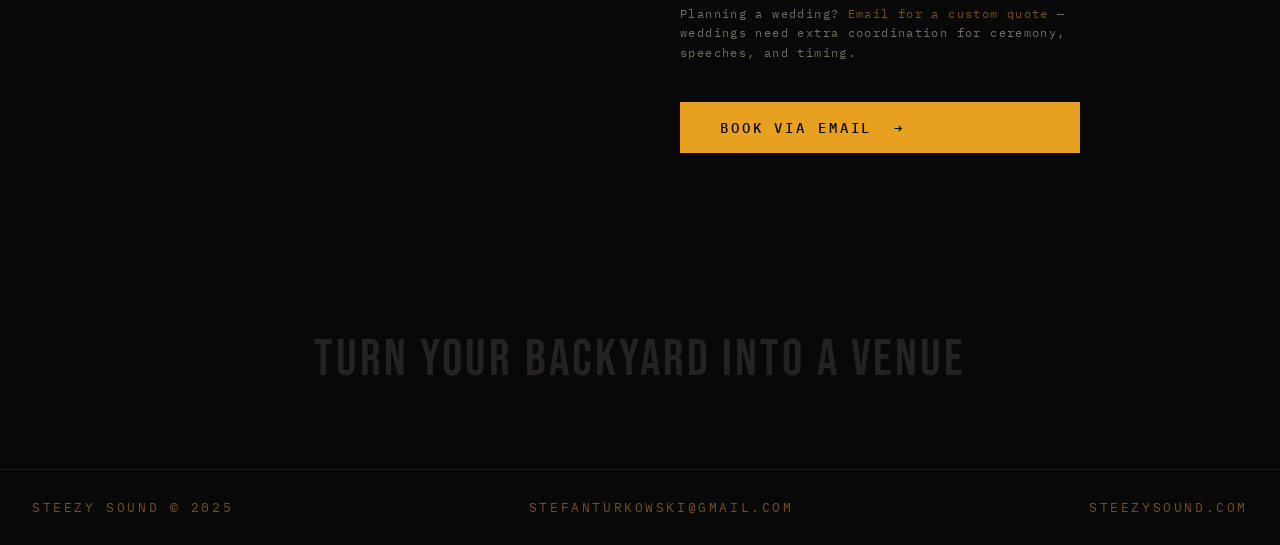
==== commit 70f7f47c: "Live Shows: prevent 'Litty D' link from wrapping mid-word Co-Authored-By: Claude Sonnet 4.6 <noreply" ====
--- a/live-recording.html
+++ b/live-recording.html
@@ -231,7 +231,7 @@
         <li>Optional add-ons include rought set mix as one MP3, and Multitrack WAVs. Delivery within 24 hours</li>
         <li>Other add-ons include professional audio and video mixing for distribution. Delivered within a week</li>
         <li>Plug in your phone or laptop for background music between sets — stereo inputs available for DJs</li>
-        <li>Want to book a live band? <a href="https://littyd.com/" target="_blank" rel="noopener" style="color:var(--amber);text-decoration:none;">Litty D</a> is available</li>
+        <li>Want to book a live band? <a href="https://littyd.com/" target="_blank" rel="noopener" style="color:var(--amber);text-decoration:none;white-space:nowrap;">Litty D</a> is available</li>
       </ul>
     </div>
 
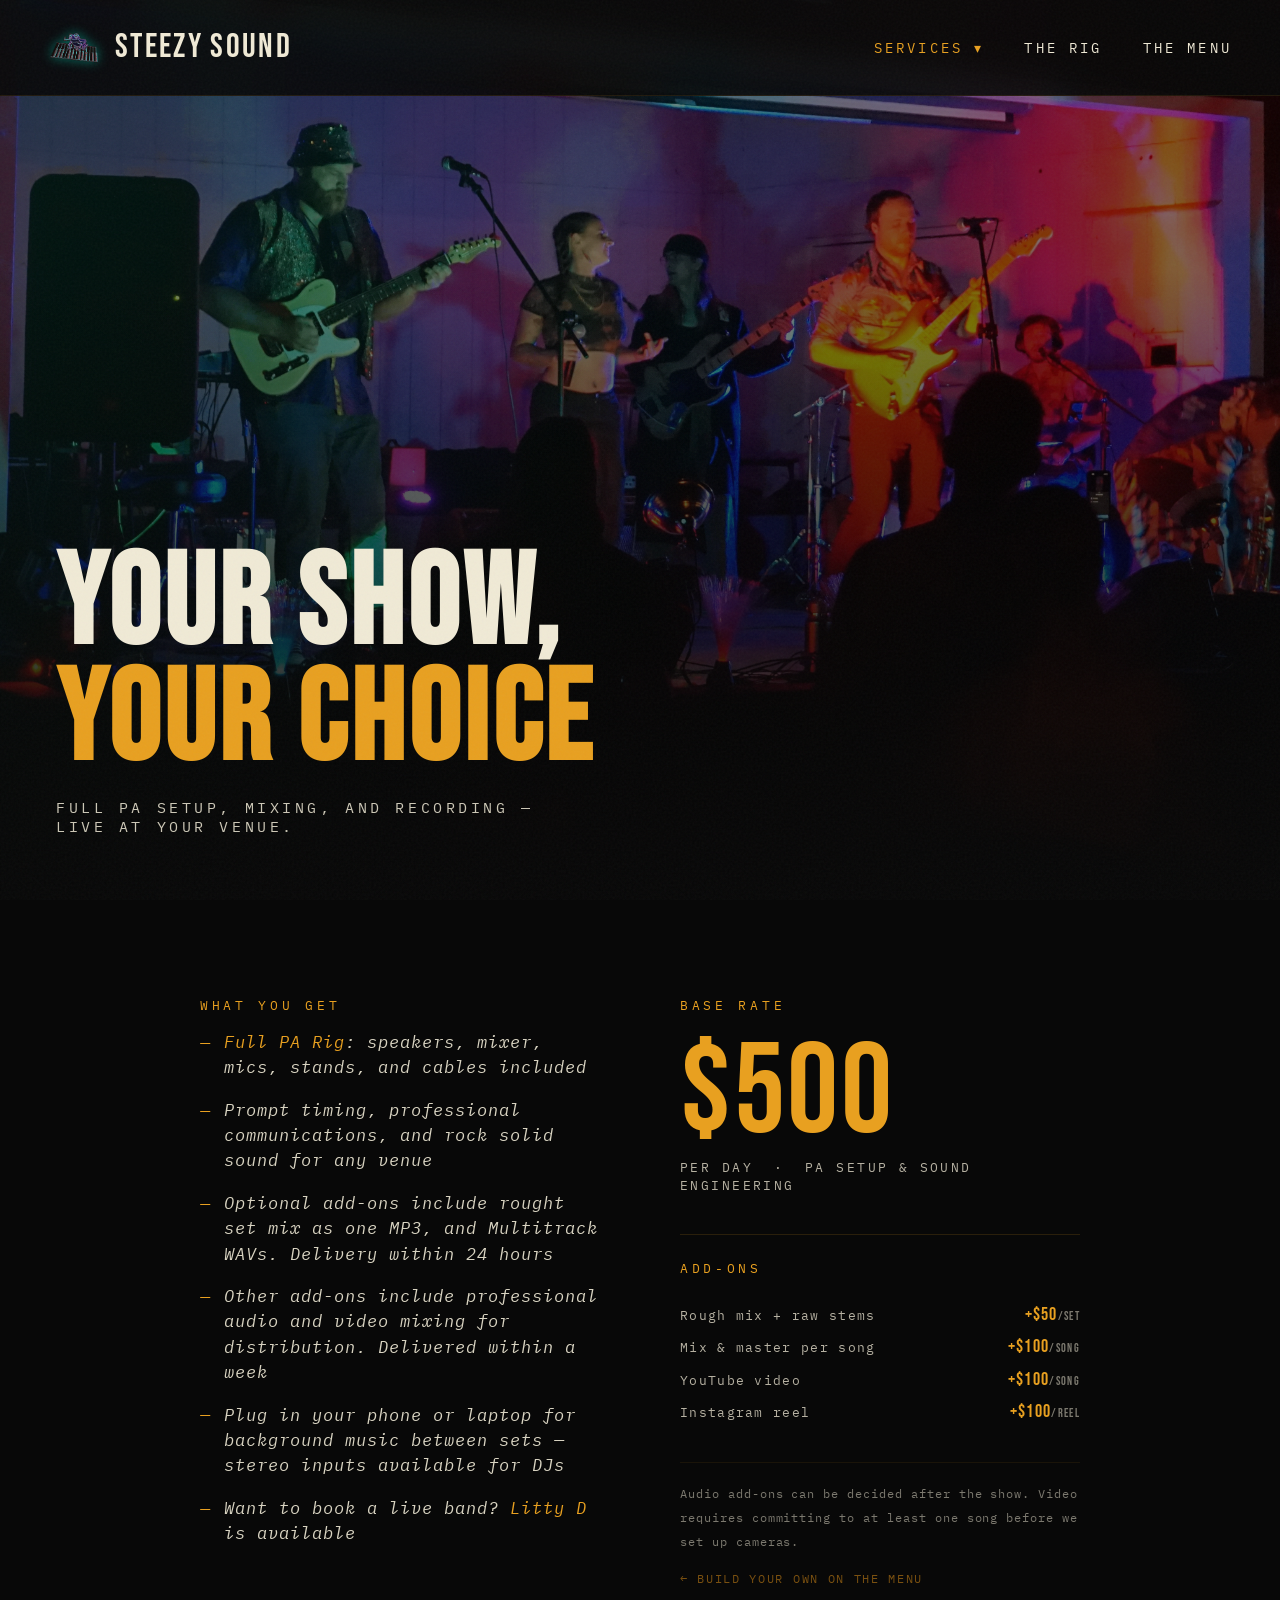
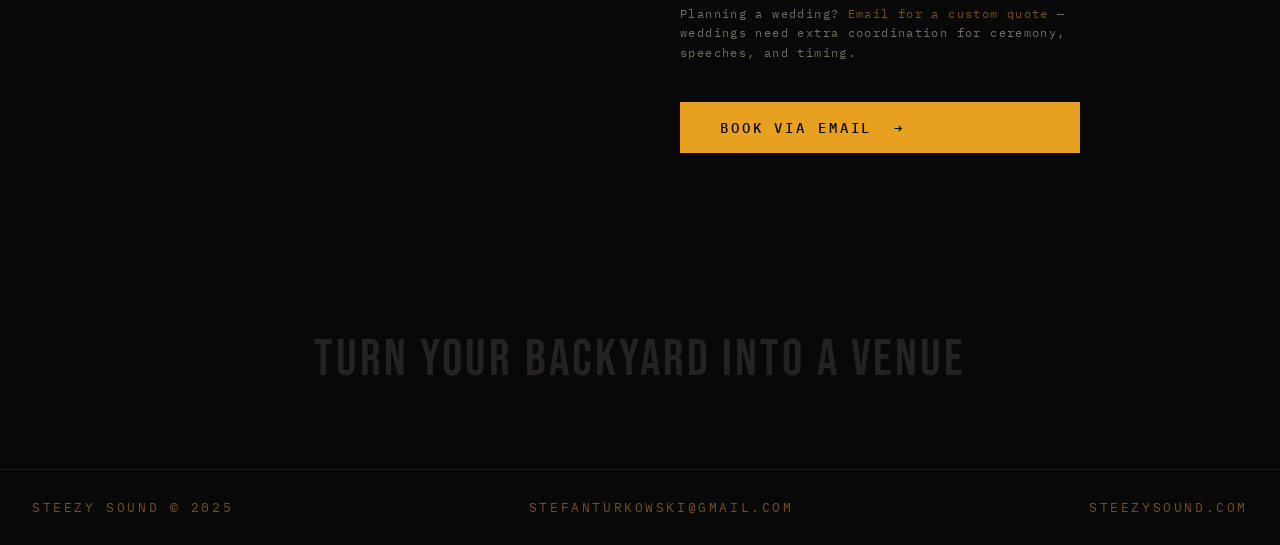
==== commit 5ec39fce: "Live Shows: wrap Litty D bullet in span so text flows correctly Co-Authored-By: Claude Sonnet 4.6 <n" ====
--- a/live-recording.html
+++ b/live-recording.html
@@ -231,7 +231,7 @@
         <li>Optional add-ons include rought set mix as one MP3, and Multitrack WAVs. Delivery within 24 hours</li>
         <li>Other add-ons include professional audio and video mixing for distribution. Delivered within a week</li>
         <li>Plug in your phone or laptop for background music between sets — stereo inputs available for DJs</li>
-        <li>Want to book a live band? <a href="https://littyd.com/" target="_blank" rel="noopener" style="color:var(--amber);text-decoration:none;white-space:nowrap;">Litty D</a> is available</li>
+        <li><span>Want to book a live band? <a href="https://littyd.com/" target="_blank" rel="noopener" style="color:var(--amber);text-decoration:none;">Litty D</a> is available</span></li>
       </ul>
     </div>
 
